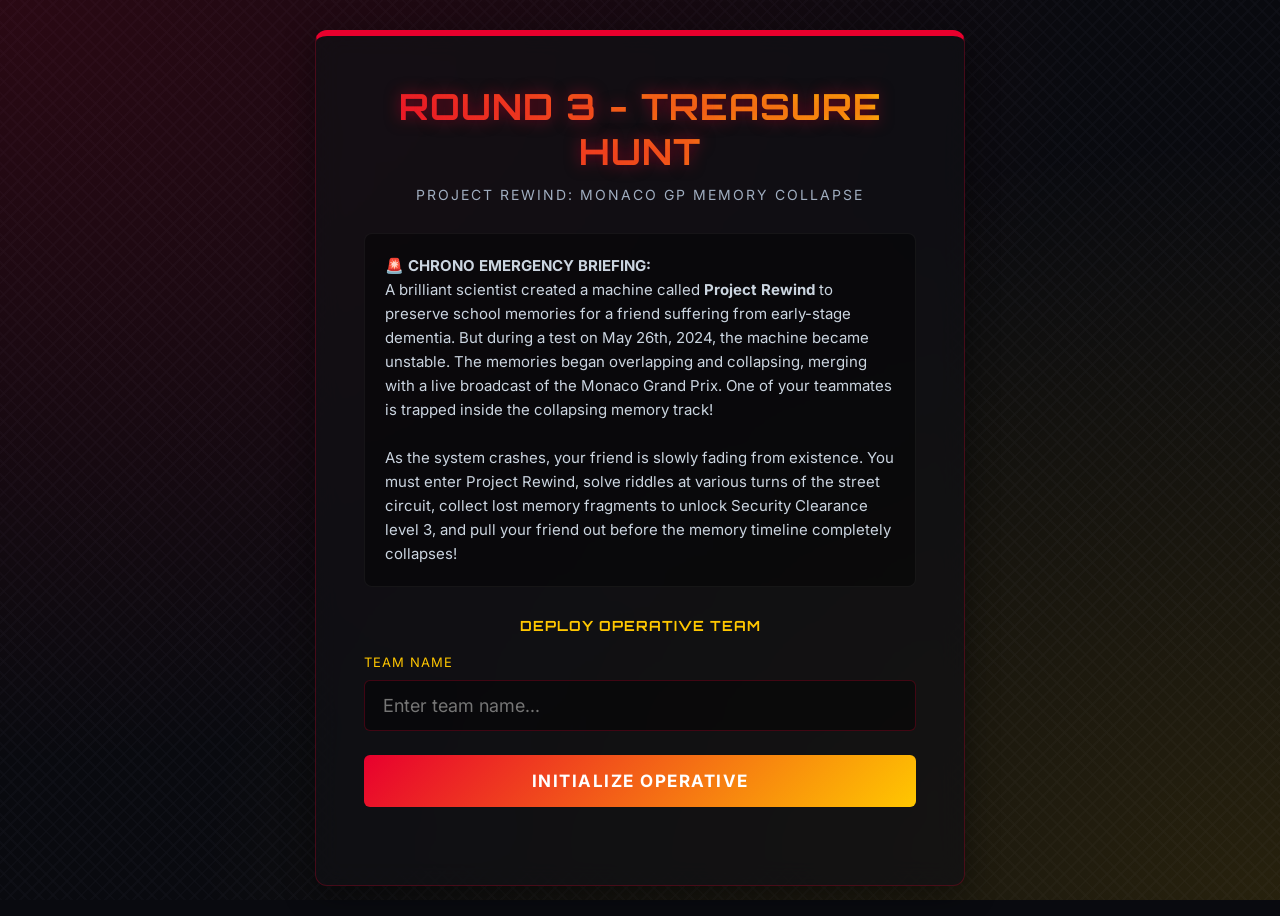
==== templates/index.html @ ca8cc6f3 "updating the repo" ====
<!DOCTYPE html>
<html lang="en">
<head>
    <meta charset="UTF-8">
    <meta name="viewport" content="width=device-width, initial-scale=1.0">
    <title>Find Sam - Multiplayer Mystery Game</title>
    <link rel="stylesheet" href="/static/css/main.css">
</head>
<body>
    <div class="portal-container">
        <div class="portal-card glass-panel">
            <h1 class="portal-title">ROUND 3 - TREASURE HUNT</h1>
            <p class="portal-subtitle">Project Rewind: Monaco GP Memory Collapse</p>
            
            <div class="story-block">
                <strong>🚨 CHRONO EMERGENCY BRIEFING:</strong><br>
                A brilliant scientist created a machine called <strong>Project Rewind</strong> to preserve school memories for a friend suffering from early-stage dementia. But during a test on May 26th, 2024, the machine became unstable. The memories began overlapping and collapsing, merging with a live broadcast of the Monaco Grand Prix. One of your teammates is trapped inside the collapsing memory track!<br><br>
                As the system crashes, your friend is slowly fading from existence. You must enter Project Rewind, solve riddles at various turns of the street circuit, collect lost memory fragments to unlock Security Clearance level 3, and pull your friend out before the memory timeline completely collapses!
            </div>
            
            <div id="error-alert" style="display: none; color: var(--neon-pink); margin-bottom: 20px; font-weight: bold; font-size: 14px;"></div>
            
            <!-- Join Team Form -->
            <form id="join-form" action="/api/join" method="POST" style="margin-bottom: 30px;">
                <h3 style="margin-bottom: 20px; text-transform: uppercase; color: var(--f1-yellow); font-size: 14px; letter-spacing: 1px;">Deploy Operative Team</h3>
                
                <div class="form-group">
                    <label for="team_name">Team Name</label>
                    <input type="text" id="team_name" name="team_name" class="form-control" placeholder="Enter team name..." required autocomplete="off">
                </div>
                
                <!-- Start node is automatically assigned by the server to be far from Sam -->
                <input type="hidden" name="start_node" value="-1">
                
                <button type="submit" class="btn btn-primary">Initialize Operative</button>
            </form>
        </div>
    </div>

    <script>
        // Check for URL error parameters
        const urlParams = new URLSearchParams(window.location.search);
        const error = urlParams.get('error');
        if (error) {
            const errorAlert = document.getElementById('error-alert');
            if (error === 'team_not_found') {
                errorAlert.textContent = 'Error: The requested team session was not found or has been cleared.';
            } else {
                errorAlert.textContent = decodeURIComponent(error);
            }
            errorAlert.style.display = 'block';
        }

        // Intercept form submission to post via AJAX
        document.getElementById('join-form').addEventListener('submit', async (e) => {
            e.preventDefault();
            const form = e.target;
            const formData = new FormData(form);
            
            try {
                const response = await fetch(form.action, {
                    method: form.method,
                    body: formData
                });
                
                const result = await response.json();
                if (response.ok && result.success) {
                    window.location.href = `/team/${encodeURIComponent(result.team_name)}`;
                } else {
                    const errorAlert = document.getElementById('error-alert');
                    errorAlert.textContent = result.message || 'Failed to join game lobby.';
                    errorAlert.style.display = 'block';
                }
            } catch (err) {
                console.error(err);
                const errorAlert = document.getElementById('error-alert');
                errorAlert.textContent = 'Network error. Please try again.';
                errorAlert.style.display = 'block';
            }
        });
    </script>
</body>
</html>
---- static/css/main.css ----
@import url('https://fonts.googleapis.com/css2?family=Inter:wght@300;400;500;600;700&family=Orbitron:wght@500;700;900&display=swap');

:root {
    --bg-color: #0b0c10;
    --card-bg: rgba(16, 17, 20, 0.7);
    --border-color: rgba(232, 0, 45, 0.25);
    --f1-red: #e8002d;       /* Ferrari Red */
    --f1-yellow: #ffc700;    /* Monaco Gold */
    --neon-blue: #00f0ff;    /* Chrono Blue */
    --neon-purple: #bd00ff;  /* Rewind Purple */
    --neon-pink: #e8002d;    /* Red alert */
    --neon-green: #39ff14;   /* Safe / Success Green */
    --text-primary: #f5f6fa;
    --text-secondary: #a0aec0;
    --glass-blur: blur(12px);
    --shadow-glow-red: 0 0 15px rgba(232, 0, 45, 0.5);
    --shadow-glow-yellow: 0 0 15px rgba(255, 199, 0, 0.5);
    --shadow-glow-purple: 0 0 15px rgba(189, 0, 255, 0.4);
    --shadow-glow-green: 0 0 15px rgba(57, 255, 20, 0.4);
    --shadow-glow-blue: 0 0 15px rgba(0, 240, 255, 0.5);
}

* {
    box-sizing: border-box;
    margin: 0;
    padding: 0;
    font-family: 'Inter', sans-serif;
}

body {
    background-color: #090a0f;
    background-image: 
        radial-gradient(at 0% 0%, rgba(232, 0, 45, 0.15) 0px, transparent 60%),
        radial-gradient(at 100% 100%, rgba(255, 199, 0, 0.12) 0px, transparent 60%),
        repeating-linear-gradient(45deg, rgba(16, 17, 24, 0.6) 0px, rgba(16, 17, 24, 0.6) 2px, transparent 2px, transparent 10px),
        repeating-linear-gradient(-45deg, rgba(16, 17, 24, 0.6) 0px, rgba(16, 17, 24, 0.6) 2px, transparent 2px, transparent 10px);
    background-attachment: fixed;
    color: var(--text-primary);
    min-height: 100vh;
    overflow-x: hidden;
}

/* Checkered racing stripe */
.checkered-stripe {
    background-image: repeating-conic-gradient(#111 0% 25%, #fff 0% 50%);
    background-position: 0 0;
    background-size: 16px 16px;
    height: 8px;
    width: 100%;
    box-shadow: 0 0 10px rgba(0,0,0,0.5);
}

/* Glassmorphism utility */
.glass-panel {
    background: var(--card-bg);
    backdrop-filter: var(--glass-blur);
    -webkit-backdrop-filter: var(--glass-blur);
    border: 1px solid var(--border-color);
    border-radius: 12px;
    box-shadow: 0 8px 32px 0 rgba(0, 0, 0, 0.45);
}

/* Typography and Headings */
h1, h2, h3, .hud-value, .logo {
    font-family: 'Orbitron', sans-serif;
    letter-spacing: 1px;
}

/* Layout container */
.app-container {
    display: flex;
    flex-direction: column;
    height: 100vh;
    padding: 16px;
    gap: 16px;
}

/* Header */
.app-header {
    display: flex;
    justify-content: space-between;
    align-items: center;
    padding: 12px 24px;
    height: 70px;
    border-top: 5px solid var(--f1-red);
    box-shadow: 0 4px 20px rgba(0, 0, 0, 0.5), inset 0 1px 0 rgba(255,255,255,0.05);
    background: linear-gradient(180deg, rgba(232, 0, 45, 0.05) 0%, rgba(16, 17, 20, 0.8) 100%);
    position: relative;
    z-index: 100;
}

.logo {
    font-size: 22px;
    font-weight: 900;
    background: linear-gradient(45deg, var(--f1-red), var(--f1-yellow));
    -webkit-background-clip: text;
    -webkit-text-fill-color: transparent;
    text-shadow: 0 0 10px rgba(232, 0, 45, 0.2);
}

.header-status {
    display: flex;
    align-items: center;
    gap: 16px;
}

.game-badge {
    padding: 6px 12px;
    border-radius: 20px;
    font-size: 11px;
    font-weight: 700;
    text-transform: uppercase;
    border: 1px solid currentColor;
}

.badge-setup { color: var(--f1-yellow); border-color: rgba(255, 199, 0, 0.3); }
.badge-active { color: var(--neon-green); border-color: rgba(57, 255, 20, 0.3); }
.badge-ended { color: var(--f1-red); border-color: rgba(232, 0, 45, 0.3); }

/* Portal / Join Page */
.portal-container {
    display: flex;
    justify-content: center;
    align-items: center;
    min-height: 100vh;
    padding: 30px;
}

.portal-card {
    width: 100%;
    max-width: 650px;
    padding: 48px;
    text-align: center;
    border-top: 6px solid var(--f1-red);
}

.portal-title {
    font-size: 36px;
    margin-bottom: 12px;
    background: linear-gradient(45deg, var(--f1-red), var(--f1-yellow));
    -webkit-background-clip: text;
    -webkit-text-fill-color: transparent;
    text-shadow: var(--shadow-glow-red);
}

.portal-subtitle {
    color: var(--text-secondary);
    font-size: 14px;
    margin-bottom: 30px;
    text-transform: uppercase;
    letter-spacing: 2px;
}

.story-block {
    background: rgba(0, 0, 0, 0.4);
    border: 1px solid rgba(255, 255, 255, 0.05);
    border-radius: 8px;
    padding: 20px;
    font-size: 15px;
    line-height: 1.6;
    color: #cbd5e0;
    text-align: left;
    margin-bottom: 30px;
}

.form-group {
    margin-bottom: 24px;
    text-align: left;
}

.form-group label {
    display: block;
    font-size: 13px;
    text-transform: uppercase;
    letter-spacing: 1px;
    color: var(--f1-yellow);
    margin-bottom: 10px;
}

.form-control {
    width: 100%;
    background: rgba(0, 0, 0, 0.4);
    border: 1px solid var(--border-color);
    border-radius: 6px;
    padding: 14px 18px;
    color: var(--text-primary);
    font-size: 18px;
    outline: none;
    transition: border-color 0.3s, box-shadow 0.3s;
}

.form-control:focus {
    border-color: var(--f1-red);
    box-shadow: var(--shadow-glow-red);
}

.btn {
    width: 100%;
    padding: 16px;
    border: none;
    border-radius: 6px;
    font-size: 17px;
    font-weight: 700;
    cursor: pointer;
    text-transform: uppercase;
    letter-spacing: 1.5px;
    transition: all 0.3s;
    outline: none;
}

.btn-primary {
    background: linear-gradient(135deg, var(--f1-red), var(--f1-yellow));
    color: white;
}

.btn-primary:hover {
    box-shadow: var(--shadow-glow-red);
    transform: translateY(-2px);
}

.btn-secondary {
    background: transparent;
    border: 1px solid var(--f1-yellow);
    color: var(--f1-yellow);
}

.btn-secondary:hover {
    background: rgba(255, 199, 0, 0.1);
    box-shadow: var(--shadow-glow-yellow);
}

.btn-danger {
    background: linear-gradient(135deg, var(--f1-red), #5a0010);
    color: white;
}

.btn-danger:hover {
    box-shadow: var(--shadow-glow-red);
    transform: translateY(-2px);
}

/* Dashboard / Game Layout */
.game-layout {
    display: grid;
    grid-template-columns: 280px 1fr 320px;
    flex: 1;
    gap: 16px;
    overflow: hidden;
}

.panel {
    display: flex;
    flex-direction: column;
    height: 100%;
    overflow: hidden;
}

.panel-header {
    padding: 16px;
    border-bottom: 1px solid var(--border-color);
    display: flex;
    justify-content: space-between;
    align-items: center;
}

.panel-body {
    padding: 16px;
    overflow-y: auto;
    flex: 1;
}

/* Scrollbar styling */
.panel-body::-webkit-scrollbar,
.scrollable::-webkit-scrollbar {
    width: 6px;
}
.panel-body::-webkit-scrollbar-track,
.scrollable::-webkit-scrollbar-track {
    background: rgba(0, 0, 0, 0.1);
}
.panel-body::-webkit-scrollbar-thumb,
.scrollable::-webkit-scrollbar-thumb {
    background: rgba(232, 0, 45, 0.2);
    border-radius: 3px;
}
.panel-body::-webkit-scrollbar-thumb:hover,
.scrollable::-webkit-scrollbar-thumb:hover {
    background: rgba(232, 0, 45, 0.4);
}

/* Ticket/HUD display */
.hud-card {
    display: flex;
    flex-direction: column;
    align-items: center;
    justify-content: center;
    padding: 20px;
    margin-bottom: 16px;
    text-align: center;
    border-left: 4px solid var(--f1-yellow);
}

.hud-label {
    font-size: 10px;
    text-transform: uppercase;
    color: var(--text-secondary);
    letter-spacing: 1px;
    margin-bottom: 4px;
}

.hud-value {
    font-size: 38px;
    font-weight: 900;
    color: var(--f1-yellow);
    text-shadow: var(--shadow-glow-yellow);
}

/* Lists and Logs */
.log-list, .clue-list {
    list-style: none;
    display: flex;
    flex-direction: column;
    gap: 10px;
}

.log-item {
    font-size: 12px;
    padding: 10px;
    border-radius: 6px;
    background: rgba(0,0,0,0.3);
    border-left: 3px solid var(--f1-yellow);
}

.clue-item {
    padding: 12px;
    border-radius: 8px;
    background: rgba(0, 0, 0, 0.4);
    border: 1px solid var(--border-color);
    font-size: 13px;
    line-height: 1.45;
}

.clue-item.intel {
    border-color: rgba(57, 255, 20, 0.3);
    border-left: 4px solid var(--neon-green);
}

.clue-item.intel-hint {
    border-color: rgba(189, 0, 255, 0.3);
    border-left: 4px solid var(--neon-purple);
}

.clue-item.system {
    border-color: rgba(255, 255, 255, 0.05);
    color: var(--text-secondary);
}

/* Map area */
.map-panel {
    display: flex;
    flex-direction: column;
    position: relative;
}

.map-wrapper {
    flex: 1;
    position: relative;
    background: #0f1015;
    border-radius: 12px;
    border: 2px solid var(--border-color);
    overflow: hidden;
}

svg.game-map {
    width: 100%;
    height: 100%;
    cursor: grab;
}

svg.game-map:active {
    cursor: grabbing;
}

/* SVG Map elements styling */
.map-link {
    stroke: rgba(232, 0, 45, 0.45);
    stroke-width: 6px;
    stroke-linecap: round;
    transition: stroke 0.3s;
}

.map-link.diagonal {
    stroke: rgba(255, 199, 0, 0.4);
    stroke-dasharray: 3 5;
    stroke-width: 5px;
}

.map-link.visited {
    stroke: var(--neon-purple);
    stroke-width: 8px;
    opacity: 0.95;
}

/* Map Node */
.map-node {
    cursor: pointer;
}

.map-node circle.node-bg {
    fill: #14161d;
    stroke: #ffc700;
    stroke-width: 2.5px;
    transition: all 0.3s;
}

.map-node text.node-label {
    fill: #fff;
    font-size: 20px;
    font-weight: 900;
    text-anchor: middle;
    pointer-events: none;
    font-family: 'Orbitron', sans-serif;
    paint-order: stroke fill;
    stroke: #000;
    stroke-width: 3px;
    stroke-linejoin: round;
}

.map-node text.node-name-label {
    fill: var(--text-primary);
    font-size: 11px;
    font-weight: 700;
    text-anchor: middle;
    pointer-events: none;
    paint-order: stroke fill;
    stroke: #000;
    stroke-width: 3px;
    stroke-linejoin: round;
}

.teams-marker-label {
    fill: #fff;
    font-size: 9px;
    font-weight: 900;
    text-anchor: middle;
    pointer-events: none;
    paint-order: stroke fill;
    stroke: #000;
    stroke-width: 2.5px;
    stroke-linejoin: round;
}

.sam-label {
    fill: var(--neon-pink);
    font-size: 11px;
    font-weight: 900;
    text-anchor: middle;
    pointer-events: none;
    font-family: 'Orbitron', sans-serif;
    paint-order: stroke fill;
    stroke: #000;
    stroke-width: 3px;
    stroke-linejoin: round;
}

/* Node States */
.map-node:hover circle.node-bg {
    fill: rgba(255, 199, 0, 0.2);
    stroke: #fff;
    filter: drop-shadow(var(--shadow-glow-yellow));
}

.map-node.visited circle.node-bg {
    stroke: var(--neon-purple);
    fill: rgba(189, 0, 255, 0.15);
}

.map-node.adjacent circle.node-bg {
    stroke: #00f0ff;
    stroke-width: 3px;
    fill: rgba(0, 240, 255, 0.1);
}

.map-node.adjacent:hover circle.node-bg {
    fill: rgba(0, 240, 255, 0.25);
    stroke-width: 4px;
}

.map-node.current-location circle.node-bg {
    fill: rgba(57, 255, 20, 0.15);
    stroke: var(--neon-green);
    stroke-width: 4px;
    filter: drop-shadow(var(--shadow-glow-green));
}

.map-node.has-puzzle circle.node-puzzle-ring {
    fill: none;
    stroke: var(--f1-yellow);
    stroke-width: 1.5px;
    stroke-dasharray: 2 2;
    animation: rotateRing 8s linear infinite;
    transform-origin: center;
}

@keyframes rotateRing {
    100% { transform: rotate(360deg); }
}

/* Pulsating Beacons for positions */
.beacon {
    pointer-events: none;
}

.beacon-pulse {
    animation: pulseBeacon 1.8s infinite ease-in-out;
    transform-origin: center;
}

.beacon-core {
    transform-origin: center;
}

.beacon-team .beacon-pulse { fill: rgba(57, 255, 20, 0.4); }
.beacon-team .beacon-core { fill: var(--neon-green); }

.beacon-sam .beacon-pulse { fill: rgba(232, 0, 45, 0.5); }
.beacon-sam .beacon-core { fill: var(--f1-red); }

@keyframes pulseBeacon {
    0% {
        transform: scale(0.6);
        opacity: 1;
    }
    100% {
        transform: scale(2.2);
        opacity: 0;
    }
}

/* Modal Dialog */
.modal-overlay {
    position: fixed;
    top: 0;
    left: 0;
    right: 0;
    bottom: 0;
    background: rgba(5, 5, 8, 0.85);
    backdrop-filter: blur(8px);
    display: flex;
    justify-content: center;
    align-items: center;
    z-index: 1000;
    opacity: 0;
    pointer-events: none;
    transition: opacity 0.3s;
}

.modal-overlay.active {
    opacity: 1;
    pointer-events: auto;
}

.modal-content {
    width: 100%;
    max-width: 500px;
    padding: 32px;
    transform: scale(0.9);
    border-top: 5px solid var(--f1-red);
    transition: transform 0.3s cubic-bezier(0.175, 0.885, 0.32, 1.275);
}

.modal-overlay.active .modal-content {
    transform: scale(1);
}

.modal-title {
    font-size: 20px;
    color: var(--f1-yellow);
    margin-bottom: 16px;
    border-bottom: 1px solid var(--border-color);
    padding-bottom: 8px;
    text-shadow: var(--shadow-glow-yellow);
}

.modal-body {
    margin-bottom: 24px;
    font-size: 14px;
    line-height: 1.6;
}

.modal-puzzle-q {
    background: rgba(0, 0, 0, 0.4);
    border: 1px solid var(--border-color);
    padding: 16px;
    border-radius: 8px;
    margin-bottom: 16px;
    font-style: italic;
    color: #e2e8f0;
}

.modal-footer {
    display: flex;
    justify-content: flex-end;
    gap: 12px;
}

/* Leaderboard */
.leaderboard-table {
    width: 100%;
    border-collapse: collapse;
    margin-top: 10px;
    font-size: 14px;
}

.leaderboard-table th, .leaderboard-table td {
    padding: 12px;
    text-align: left;
    border-bottom: 1px solid rgba(255, 255, 255, 0.05);
}

.leaderboard-table th {
    color: var(--f1-yellow);
    text-transform: uppercase;
    font-size: 10px;
    font-weight: 700;
}

.leaderboard-row.winner {
    background: rgba(57, 255, 20, 0.05);
}

.leaderboard-row.winner td:first-child {
    color: var(--neon-green);
    font-weight: bold;
}

/* Winner banner / Announcement overlay */
.announcement-overlay {
    position: fixed;
    top: 0;
    left: 0;
    right: 0;
    bottom: 0;
    background: rgba(0, 0, 0, 0.95);
    z-index: 2000;
    display: flex;
    flex-direction: column;
    justify-content: center;
    align-items: center;
    text-align: center;
    padding: 40px;
}

.announcement-title {
    font-size: 40px;
    background: linear-gradient(45deg, var(--f1-red), var(--f1-yellow));
    -webkit-background-clip: text;
    -webkit-text-fill-color: transparent;
    margin-bottom: 10px;
    animation: glowText 2s infinite alternate;
}

@keyframes glowText {
    from { text-shadow: 0 0 10px rgba(232, 0, 45, 0.3), 0 0 20px rgba(232, 0, 45, 0.2); }
    to { text-shadow: 0 0 20px rgba(232, 0, 45, 0.6), 0 0 30px rgba(232, 0, 45, 0.4); }
}

.announcement-box {
    max-width: 600px;
    width: 100%;
    padding: 40px;
}

/* Admin Dashboard CSS specifics */
.gm-controls {
    display: flex;
    flex-direction: column;
    gap: 16px;
}

.gm-setting {
    display: flex;
    justify-content: space-between;
    align-items: center;
    padding: 10px 0;
    border-bottom: 1px solid rgba(255, 255, 255, 0.05);
}

.gm-setting label {
    font-size: 13px;
}

.teams-grid {
    display: flex;
    flex-direction: column;
    gap: 12px;
}

.team-status-card {
    padding: 14px;
    border-radius: 8px;
    background: rgba(0, 0, 0, 0.3);
    border: 1px solid var(--border-color);
}

.team-status-card.found {
    border-color: rgba(57, 255, 20, 0.4);
    background: rgba(57, 255, 20, 0.03);
}

.team-status-card.eliminated {
    border-color: rgba(232, 0, 45, 0.4);
    background: rgba(232, 0, 45, 0.03);
}

.team-card-header {
    display: flex;
    justify-content: space-between;
    align-items: center;
    margin-bottom: 8px;
}

.team-card-title {
    font-weight: 700;
    font-size: 14px;
}

.team-card-meta {
    display: flex;
    justify-content: space-between;
    font-size: 12px;
    color: var(--text-secondary);
}

.coord-display {
    font-family: 'Orbitron', sans-serif;
    background: rgba(232, 0, 45, 0.1);
    border: 1px solid var(--f1-red);
    color: var(--f1-red);
    padding: 10px;
    border-radius: 6px;
    text-align: center;
    font-weight: bold;
    font-size: 14px;
    margin-bottom: 15px;
    text-shadow: 0 0 10px rgba(232, 0, 45, 0.2);
}

/* Responsive adjustments */
@media(max-width: 1024px) {
    .game-layout {
        grid-template-columns: 1fr;
        height: auto;
        overflow: visible;
    }
    
    .app-container {
        height: auto;
        overflow: visible;
    }
    
    .panel {
        height: 500px;
    }
}
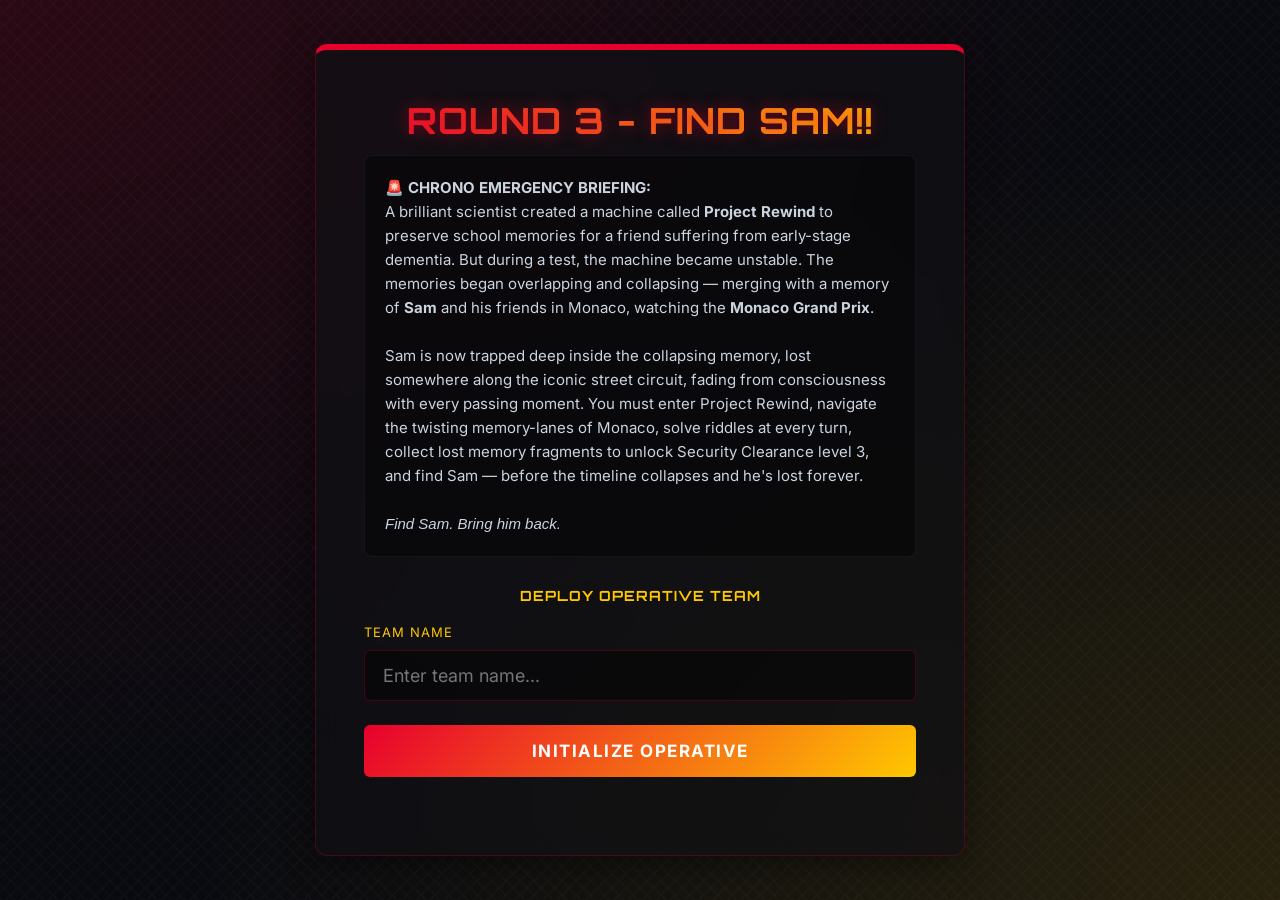
==== commit 4e2463ee: "Update intro narrative, expand to 25 puzzle clues, add graph shortcuts - Change page title to 'ROUND" ====
--- a/templates/index.html
+++ b/templates/index.html
@@ -9,13 +9,13 @@
 <body>
     <div class="portal-container">
         <div class="portal-card glass-panel">
-            <h1 class="portal-title">ROUND 3 - TREASURE HUNT</h1>
-            <p class="portal-subtitle">Project Rewind: Monaco GP Memory Collapse</p>
+            <h1 class="portal-title">ROUND 3 - FIND SAM!!</h1>
             
             <div class="story-block">
                 <strong>🚨 CHRONO EMERGENCY BRIEFING:</strong><br>
-                A brilliant scientist created a machine called <strong>Project Rewind</strong> to preserve school memories for a friend suffering from early-stage dementia. But during a test on May 26th, 2024, the machine became unstable. The memories began overlapping and collapsing, merging with a live broadcast of the Monaco Grand Prix. One of your teammates is trapped inside the collapsing memory track!<br><br>
-                As the system crashes, your friend is slowly fading from existence. You must enter Project Rewind, solve riddles at various turns of the street circuit, collect lost memory fragments to unlock Security Clearance level 3, and pull your friend out before the memory timeline completely collapses!
+                A brilliant scientist created a machine called <strong>Project Rewind</strong> to preserve school memories for a friend suffering from early-stage dementia. But during a test, the machine became unstable. The memories began overlapping and collapsing — merging with a memory of <strong>Sam</strong> and his friends in Monaco, watching the <strong>Monaco Grand Prix</strong>.<br><br>
+                Sam is now trapped deep inside the collapsing memory, lost somewhere along the iconic street circuit, fading from consciousness with every passing moment. You must enter Project Rewind, navigate the twisting memory-lanes of Monaco, solve riddles at every turn, collect lost memory fragments to unlock Security Clearance level 3, and find Sam — before the timeline collapses and he's lost forever.<br><br>
+                <em>Find Sam. Bring him back.</em>
             </div>
             
             <div id="error-alert" style="display: none; color: var(--neon-pink); margin-bottom: 20px; font-weight: bold; font-size: 14px;"></div>
